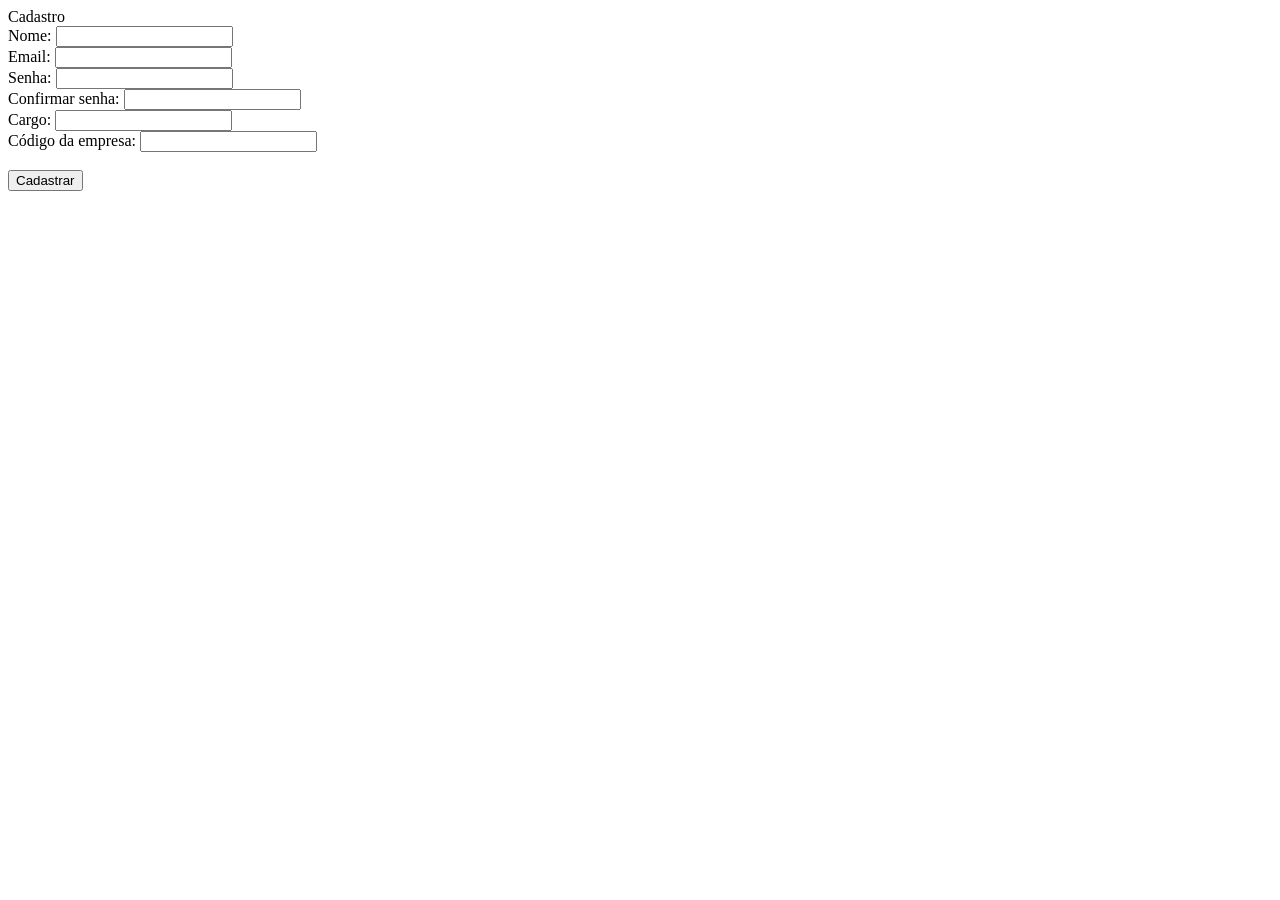
==== public/cadastro.html @ 198ef4a0 "Base da conexão ao BD" ====
<!DOCTYPE html>
<html lang="pt-br">

<head>
   <meta charset="UTF-8">
    <meta name="viewport" content="width=device-width, initial-scale=1.0">
    <title>Cadastro</title>
</head>

<body>
  Cadastro <br>
  Nome: <input type="text" name="" id="nome_input"> <br>
  Email: <input type="text" name="" id="email_input"> <br>
  Senha: <input type="text" name="" id="senha_input"> <br>
  Confirmar senha: <input type="text" name="" id="confirmacao_senha_input"> <br>
  Cargo: <input type="text" name="" id="cargo_input"> <br>
  Código da empresa: <input type="text" name="" id="codigo_input"> <br> <br>
  <button onclick="cadastrar()">Cadastrar</button>
</body>
</html>

<script>

  function cadastrar() {
    // aguardar();

    //Recupere o valor da nova input pelo nome do id
    // Agora vá para o método fetch logo abaixo
    var nomeVar = nome_input.value;
    var emailVar = email_input.value;
    var senhaVar = senha_input.value;
    var confirmacaoSenhaVar = confirmacao_senha_input.value;
    var cargoVar = cargo_input.value
    var codigoVar = codigo_input.value;

    // Verificando se há algum campo em branco
    if (
      nomeVar == "" ||
      emailVar == "" ||
      senhaVar == "" ||
      confirmacaoSenhaVar == "" ||
      cargoVar == "" ||
      codigoVar == "" 
    ) {
      cardErro.style.display = "block";
      mensagem_erro.innerHTML =
        "(Mensagem de erro para todos os campos em branco)";

      finalizarAguardar();
      return false;
    } else {
      setInterval(sumirMensagem, 5000);
    }

    /* Verificando se o código de ativação é de alguma empresa cadastrada
    for (let i = 0; i < listaEmpresasCadastradas.length; i++) {
      if (listaEmpresasCadastradas[i].codigo_ativacao == codigoVar) {
        idEmpresaVincular = listaEmpresasCadastradas[i].idEmpresa
        console.log("Código de ativação válido.");
        break;
      } else {
        cardErro.style.display = "block";
        mensagem_erro.innerHTML = "(Mensagem de erro para código inválido)";
        finalizarAguardar();
      }
    }
      */

    // Enviando o valor da nova input
    fetch("/usuarios/cadastrar", {
      method: "POST",
      headers: {
        "Content-Type": "application/json",
      },
      body: JSON.stringify({
        // crie um atributo que recebe o valor recuperado aqui
        // Agora vá para o arquivo routes/usuario.js
        nomeServer: nomeVar,
        emailServer: emailVar,
        senhaServer: senhaVar,
        cargoServer: cargoVar,
        codigoServer: codigoVar
      }),
    })
      .then(function (resposta) {
        console.log("resposta: ", resposta);

        if (resposta.ok) {
          cardErro.style.display = "block";

          mensagem_erro.innerHTML =
            "Cadastro realizado com sucesso! Redirecionando para tela de Login...";

          setTimeout(() => {
            window.location = "login.html";
          }, "2000");

          limparFormulario();
          finalizarAguardar();
        } else {
          throw "Houve um erro ao tentar realizar o cadastro!";
        }
      })
      .catch(function (resposta) {
        console.log(`#ERRO: ${resposta}`);
        finalizarAguardar();
      });

    return false;
  }

  /* Listando empresas cadastradas 
  function listar() {
    fetch("/empresas/listar", {
      method: "GET",
    })
      .then(function (resposta) {
        resposta.json().then((empresas) => {
          empresas.forEach((empresa) => {
            listaEmpresasCadastradas.push(empresa);

            console.log("listaEmpresasCadastradas")
            console.log(listaEmpresasCadastradas[0].codigo_ativacao)
          });
        });
      })
      .catch(function (resposta) {
        console.log(`#ERRO: ${resposta}`);
      });
  }
      */

  function sumirMensagem() {
    cardErro.style.display = "none";
  }
</script>
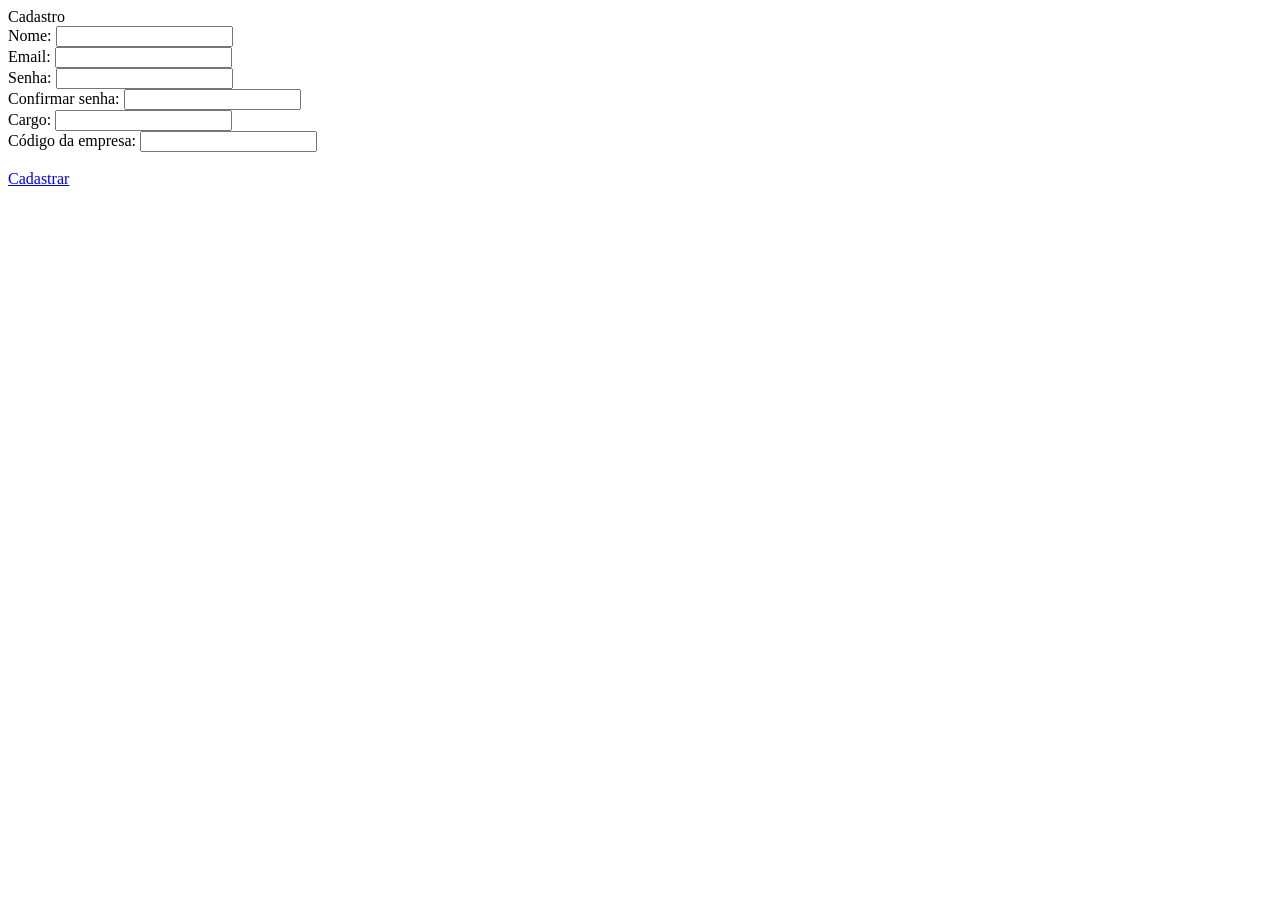
==== commit eb4e8ed5: "botao de login e cadastro funcionando" ====
--- a/public/cadastro.html
+++ b/public/cadastro.html
@@ -15,7 +15,7 @@
   Confirmar senha: <input type="text" name="" id="confirmacao_senha_input"> <br>
   Cargo: <input type="text" name="" id="cargo_input"> <br>
   Código da empresa: <input type="text" name="" id="codigo_input"> <br> <br>
-  <button onclick="cadastrar()">Cadastrar</button>
+  <a href="login.html"onclick="cadastrar()">Cadastrar</a>
 </body>
 </html>
 
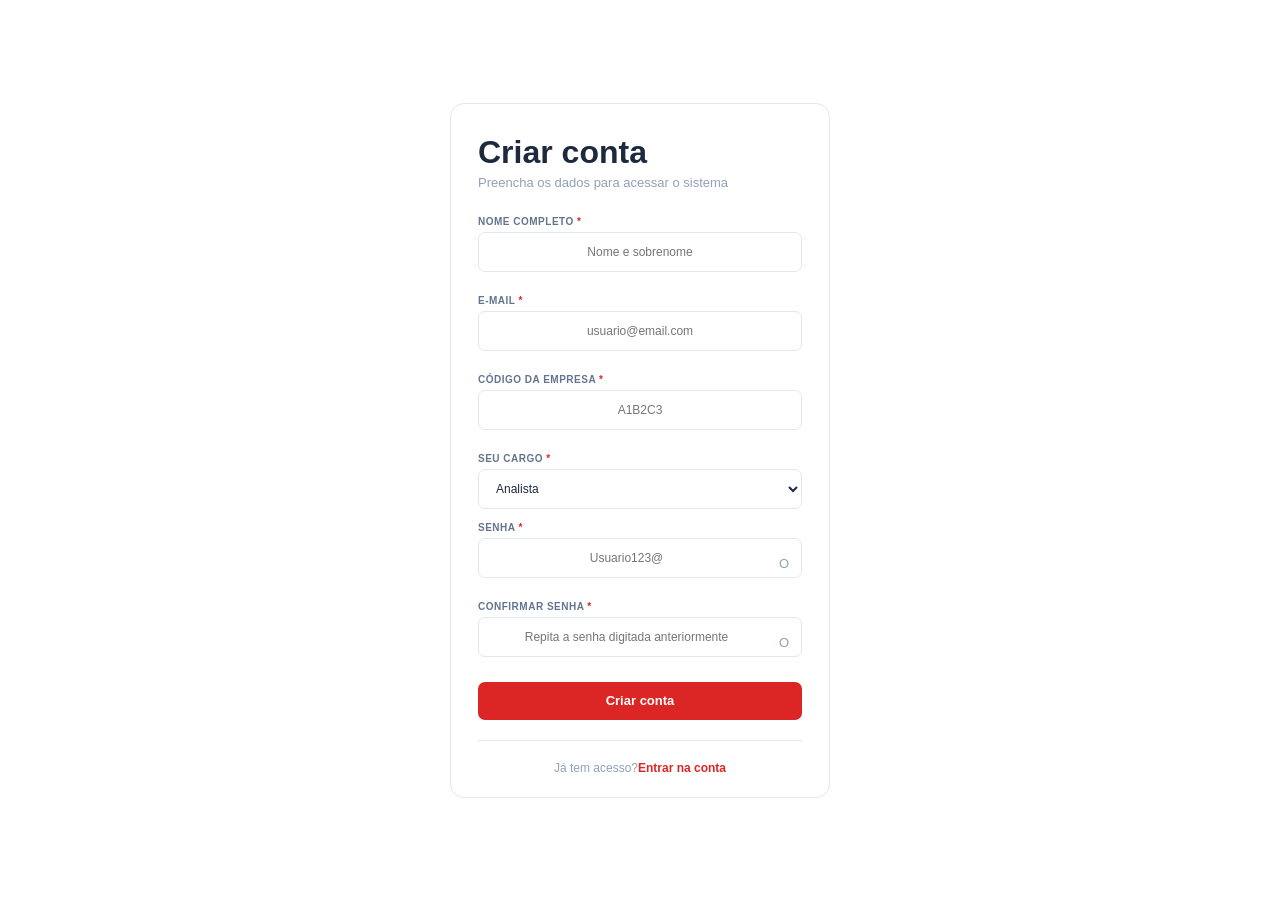
==== commit 1085ef14: "estilização cadastro e login" ====
--- a/public/cadastro.html
+++ b/public/cadastro.html
@@ -2,21 +2,71 @@
 <html lang="pt-br">
 
 <head>
-   <meta charset="UTF-8">
-    <meta name="viewport" content="width=device-width, initial-scale=1.0">
-    <title>Cadastro</title>
+  <meta charset="UTF-8">
+  <meta name="viewport" content="width=device-width, initial-scale=1.0">
+  <title>Cadastro</title>
+  <link rel="stylesheet" href="./css/estilo.css">
 </head>
 
-<body>
-  Cadastro <br>
-  Nome: <input type="text" name="" id="nome_input"> <br>
-  Email: <input type="text" name="" id="email_input"> <br>
-  Senha: <input type="text" name="" id="senha_input"> <br>
-  Confirmar senha: <input type="text" name="" id="confirmacao_senha_input"> <br>
-  Cargo: <input type="text" name="" id="cargo_input"> <br>
-  Código da empresa: <input type="text" name="" id="codigo_input"> <br> <br>
-  <a href="login.html"onclick="cadastrar()">Cadastrar</a>
+<body class="paginaCadastro">
+
+  <div class="cardCadastro">
+
+    <div class="cabecalhoCadastro">
+      <h2>Criar conta</h2>
+      <p>Preencha os dados para acessar o sistema</p>
+    </div>
+
+    <div class="formularioCadastro">
+
+      <div class="campoCadastro">
+        <label for="nome_input">NOME COMPLETO <span>*</span></label>
+        <input type="text" name="" id="nome_input" placeholder="Nome e sobrenome">
+      </div>
+
+      <div class="campoCadastro">
+        <label for="email_input">E-MAIL <span>*</span></label>
+        <input type="text" name="" id="email_input" placeholder="usuario@email.com">
+      </div>
+
+      <div class="campoCadastro">
+        <label for="codigo_input">CÓDIGO DA EMPRESA <span>*</span></label>
+        <input type="text" name="" id="codigo_input" placeholder="A1B2C3">
+      </div>
+
+      <div class="campoCadastro">
+        <label for="cargo_input">SEU CARGO <span>*</span></label>
+        <select name="" id="cargo_input">
+          <option value="analista">Analista</option>
+          <option value="gerente">Gerente</option>
+        </select>
+      </div>
+
+      <div class="campoCadastro">
+        <label for="senha_input">SENHA <span>*</span></label>
+        <div class="campoSenha">
+          <input type="password" name="" id="senha_input" placeholder="Usuario123@">
+          <span class="iconeOlho">O</span>
+        </div>
+      </div>
+
+      <div class="campoCadastro">
+        <label for="confirmacao_senha_input">CONFIRMAR SENHA <span>*</span></label>
+        <div class="campoSenha">
+          <input type="password" name="" id="confirmacao_senha_input"
+            placeholder="Repita a senha digitada anteriormente">
+          <span class="iconeOlho">O</span>
+        </div>
+      </div>
+
+      <button type="button" class="botaoCriarConta" onclick="cadastrar()">Criar conta</button>
+    </div>
+
+    <div class="rodapeCadastro"><span>Já tem acesso?</span><a href="login.html">Entrar na conta</a></div>
+
+  </div>
 </body>
+
 </html>
 
 <script>
@@ -40,7 +90,7 @@
       senhaVar == "" ||
       confirmacaoSenhaVar == "" ||
       cargoVar == "" ||
-      codigoVar == "" 
+      codigoVar == ""
     ) {
       cardErro.style.display = "block";
       mensagem_erro.innerHTML =
--- a/public/css/estilo.css
+++ b/public/css/estilo.css
@@ -0,0 +1,1190 @@
+@import url('https://fonts.googleapis.com/css2?family=Barlow+Semi+Condensed:ital,wght@0,100;0,200;0,300;0,400;0,500;0,600;0,700;0,800;0,900;1,100;1,200;1,300;1,400;1,500;1,600;1,700;1,800;1,900&display=swap');
+@import url('https://fonts.googleapis.com/css2?family=Source+Sans+3:ital,wght@0,200..900;1,200..900&display=swap');
+
+* {
+    margin: 0;
+    padding: 0;
+}
+
+body {
+
+    background-color: #f4f4f4;
+    font-family: 'Segoe UI', Roboto, Helvetica, Arial, sans-serif;
+}
+
+.conteinerHeader {
+    width: auto;
+    height: 10dvh;
+    display: flex;
+    flex-direction: row;
+    align-items: center;
+    justify-content: space-around;
+    box-shadow: 0px 0px 10px #81807f;
+}
+
+.conteinerLogoHeader {
+
+    width: 20%;
+    display: flex;
+    flex-direction: row;
+    align-items: center;
+    justify-content: center;
+    gap: 5%;
+    color: #1D293D;
+}
+
+.conteinerLogoHeader h1 {
+    font-size: clamp(6px, 1.5vw + 8px, 25px);
+
+}
+
+.conteinerLogoHeader span {
+
+    color: #DC2626;
+}
+
+.conteinerLogoHeader img {
+
+    width: 35px;
+    height: 35px;
+}
+
+#menuLinksHeader {
+
+    width: 30%;
+    display: flex;
+    justify-content: center;
+
+}
+
+
+#menuLinksHeader ul {
+    width: 100%;
+    display: flex;
+    flex-direction: row;
+    justify-content: space-around;
+}
+
+#menuLinksHeader ul li {
+
+    width: 20%;
+    height: 4dvh;
+    display: flex;
+    flex-direction: row;
+    justify-content: center;
+    align-items: center;
+
+}
+
+#menuLinksHeader ul li:hover {
+
+    transition: 300ms;
+    transform: translateY(-2px);
+    border-bottom: solid 2px #DC2626;
+}
+
+#menuLinksHeader ul li a {
+    color: #62748E;
+    text-decoration: none;
+    font-size: clamp(1px, 3.5vw + 4px, 15px);
+
+}
+
+.conteinerBotoesHeader {
+
+    width: 15%;
+    display: flex;
+    flex-direction: row;
+    justify-content: space-evenly;
+    gap: 5%;
+
+}
+
+.botaoLogin {
+
+    width: 45%;
+    height: 4dvh;
+    color: #45556C;
+    background-color: #ffff;
+    border-color: #E2E8F0;
+    border-radius: 10px;
+    font-weight: bold;
+    font-size: clamp(1px, 6.5vw + 5px, 10px);
+    text-decoration: none;
+    display: flex;
+    align-items: center;
+    justify-content: center;
+}
+
+
+
+.botaoLogin:hover {
+    background-color: #DC2626;
+    color: #ffff;
+    transition: 300ms;
+    transform: translateY(-2px);
+
+}
+
+.botaoCadastro {
+
+    width: 50%;
+    height: 4dvh;
+    background-color: #DC2626;
+    color: #ffff;
+    border-radius: 10px;
+    font-weight: bold;
+    font-size: clamp(1px, 6.5vw + 5px, 11px);
+    text-decoration: none;
+    display: flex;
+    align-items: center;
+    justify-content: center;
+
+}
+
+.botaoCadastro:hover {
+
+    color: #fff;
+    background-color: #a80202;
+    border-color: #E2E8F0;
+    transition: 300ms;
+    transform: translateY(-2px);
+
+}
+
+
+.conteinerMenuResponsivo {
+    display: none;
+
+}
+
+#conteinerAcoesResponsivas {
+    display: none;
+}
+
+
+.conteinerTelaPrincipal {
+    width: 100%;
+    height: 100%;
+}
+
+conteinerTelaPrincipal2 {
+    width: 100%;
+    height: 100%;
+}
+
+.conteinerPrimeiraTela {
+    width: 100%;
+    height: 75dvh;
+    display: flex;
+    justify-content: center;
+    flex-direction: row;
+    align-items: center;
+    gap: 5%;
+}
+
+.conteinerTextoPrimeiraTela {
+
+    width: 40%;
+    height: 50dvh;
+    display: flex;
+    justify-content: center;
+    align-items: center;
+    flex-direction: column;
+    gap: 10%;
+}
+
+.conteinerTextoPrimeiraTela h2 {
+
+    width: 80%;
+    font-size: clamp(5px, 6.5vw + 4px, 35px);
+
+}
+
+
+.conteinerTextoPrimeiraTela p {
+
+    width: 80%;
+    font-size: clamp(5px, 6.5vw + 6px, 20px);
+
+}
+
+.conteinerTextoPrimeiraTela span {
+    color: #a80202;
+}
+
+/* Inicio Recursos do Sistema */
+.RecursosDoSistema {
+    margin-top: 50px;
+    width: 100%;
+    display: flex;
+    justify-content: center;
+    align-items: center;
+    flex-direction: column;
+    gap: 20px;
+    margin-bottom: 60px;
+}
+
+.RecursosDoSistema h1 {
+    display: flex;
+    justify-content: flex-start;
+    width: 73%;
+}
+
+.containerTextoRecurso {
+    margin-top: 50px;
+    width: 73%;
+    display: grid;
+    justify-content: center;
+    grid-template-columns: repeat(3, 1fr);
+    gap: 20px;
+    margin-bottom: 60px;
+}
+
+
+
+.Recursos {
+    background: #ffffff;
+    border: 1px solid #eaeaea;
+    border-radius: 16px;
+    padding: 24px;
+}
+
+.icone {
+    width: 44px;
+    height: 44px;
+    background: #e2483d;
+    border-radius: 12px;
+    display: flex;
+    align-items: center;
+    justify-content: center;
+    color: #ffffff;
+    margin-bottom: 16px;
+}
+
+.icone svg {
+    width: 25px;
+    height: 25px;
+}
+
+.Recursos h2 {
+    font-size: 17px;
+    font-weight: 700;
+    color: #0f1b2d;
+    margin: 0 0 10px 0;
+}
+
+.Recursos p {
+    font-size: 14px;
+    line-height: 1.5;
+    color: #8a94a3;
+    margin: 0;
+}
+
+/* Fim Recursos Do Sistema */
+
+/* Começo Beneficios */
+.segundoContainerPrimeiraTela {
+    width: 100%;
+    background-color: #F8FAFC;
+    height: auto;
+    display: flex;
+    justify-content: center;
+    flex-direction: row;
+    align-items: center;
+    padding: 15dvh 0;
+    gap: 5%;
+}
+
+.conteinerCardsBeneficios {
+
+    width: 100%;
+    display: grid;
+    grid-template-columns: 1fr 1fr;
+    gap: 4%;
+    margin-top: 3dvh;
+
+}
+
+.cardBeneficio {
+
+    width: 100%;
+    box-sizing: border-box;
+    background-color: #ffffff;
+    border-radius: 12px;
+    box-shadow: 0px 2px 8px rgba(0, 0, 0, 0.06);
+    padding: 2.5dvh 2%;
+    display: flex;
+    flex-direction: column;
+    justify-content: flex-start;
+    align-items: flex-start;
+    gap: 1.5dvh;
+
+}
+
+.cardBeneficio h4 {
+
+    color: #1D293D;
+    font-size: clamp(14px, 1vw + 12px, 18px);
+    font-weight: 800;
+
+}
+
+.cardBeneficio p {
+
+    color: #62748E;
+    font-size: clamp(12px, 0.6vw + 10px, 14px);
+    line-height: 1.4;
+
+}
+
+/* Fim Benefícios */
+
+@media (max-width: 850px) {
+
+    .conteinerCardsBeneficios {
+        grid-template-columns: 1fr;
+        gap: 3dvh;
+    }
+
+}
+
+.ultimoContainerPrimeiraTela {
+
+    width: 100%;
+    height: auto;
+    display: flex;
+    justify-content: center;
+    flex-direction: row;
+    align-items: center;
+    padding: 15dvh 0;
+    gap: 5%;
+
+}
+
+.containerTextoSemImagem {
+
+    width: 80%;
+    max-width: 1100px;
+    height: auto;
+    display: flex;
+    justify-content: start;
+    align-items: start;
+    flex-direction: column;
+    gap: 5%;
+
+}
+
+.containerTextoSemImagem h3 {
+
+    width: 80%;
+    color: #1D293D;
+    font-size: clamp(5px, 6.5vw + 4px, 35px);
+
+}
+
+.conteinerCardsImpacto {
+
+    width: 100%;
+    display: flex;
+    flex-direction: row;
+    justify-content: space-between;
+    align-items: stretch;
+    gap: 2%;
+    margin-top: 3dvh;
+
+}
+
+.cardImpacto {
+
+    width: 32%;
+    background-color: #ffffff;
+    border-radius: 12px;
+    box-shadow: 0px 2px 8px rgba(0, 0, 0, 0.06);
+    padding: 2.5dvh 2%;
+    display: flex;
+    flex-direction: column;
+    justify-content: flex-start;
+    align-items: flex-start;
+    gap: 1.5dvh;
+
+}
+
+.cardImpacto h2 {
+
+    color: #1D293D;
+    font-size: clamp(20px, 2vw + 15px, 32px);
+    font-weight: 800;
+
+}
+
+.cardImpacto p {
+
+    color: #62748E;
+    font-size: clamp(12px, 0.6vw + 10px, 14px);
+    line-height: 1.4;
+
+}
+
+@media (max-width: 850px) {
+
+    .conteinerCardsImpacto {
+        flex-direction: column;
+        gap: 3dvh;
+    }
+
+    .cardImpacto {
+        width: 100%;
+    }
+
+}
+
+.containerFooter {
+
+    background-color: #1E293B;
+    color: #ffffff;
+    width: 100%;
+    height: auto;
+    display: flex;
+    justify-content: center;
+    flex-direction: row;
+    align-items: center;
+    gap: 5%;
+
+}
+
+.containerFooter span {
+    color: #DC2626;
+}
+
+<<<<<<< HEAD
+<<<<<<< Updated upstream
+=======
+>>>>>>> 4ce6a74 (merge)
+.containerFooter p{
+    color: #90A1B9;
+
+}
+
+.containerEmpresaFooter {
+    height: auto;
+    width: 100%;
+    flex-direction: row;
+    padding-top: 60px;
+    padding-bottom: 45px;
+    padding-left: 45px;
+    padding-right: 45px;
+
+}
+
+.containerConteudoFooter {
+
+    padding-bottom: 45px;
+}
+
+.divisaoFooter {
+    height: 1px;
+    width: auto;
+    background-color: #DC2626;
+}
+
+.botoesFooter {
+
+    display: inline-flex;
+    padding-top: 30px;
+    justify-content: flex-start;
+    align-items: flex-start;
+    gap: 30px;
+
+}
+
+.direitosFooter p{
+    
+    left: 0px;
+    top: 0px;
+    position: absolute;
+    text-align: right;
+    color: #FFE2E2;
+
+
+}
+
+#botaoCadastroTelaInicial {
+
+    background-color: #1D293D;
+    color: #FFFFFF;
+    border-radius: 10px;
+    width: 30%;
+    height: 90%;
+    font-size: clamp(4px, 6.5vw + 6px, 12px);
+    font-weight: bolder;
+}
+
+
+
+#botaoCadastroTelaInicial:hover {
+    background-color: #151f2f;
+    color: #ffff;
+    transition: 300ms;
+    transform: translateY(-2px);
+
+}
+
+#botaoLoginTelaInicial {
+
+    background-color: #ffffff;
+    border: #1D293D 2px solid;
+    color: #1D293D;
+    border-radius: 10px;
+    width: 30%;
+    height: 85%;
+    font-size: clamp(4px, 6.5vw + 6px, 12px);
+    font-weight: bold;
+}
+
+
+#botaoLoginTelaInicial:hover {
+    background-color: #151f2f;
+    color: #ffff;
+    transition: 300ms;
+    transform: translateY(-2px);
+    border: solid 2px #45556C;
+}
+
+.botoesTelaPrinicpal {
+
+    width: 80%;
+    height: 5dvh;
+    display: flex;
+    flex-direction: row;
+    align-items: center;
+    gap: 5%;
+
+}
+
+.conteinerImagemTelaPrincipal {
+    background-color: #f4f4f4;
+    width: 40%;
+    height: 50dvh;
+    display: flex;
+    align-items: center;
+    justify-content: center;
+}
+
+
+.conteinerImagemTelaPrincipal img {
+    background-color: #f4f4f4;
+    width: 80%;
+    height: 80%;
+}
+
+.conteinerInformaçõesTelaInicial {
+    width: 100%;
+    height: 15dvh;
+    background-color: #a80202;
+    display: flex;
+    flex-direction: row;
+    justify-content: space-around;
+    align-items: center;
+}
+
+.informacoesPrincipais {
+    height: 80%;
+    display: flex;
+    flex-direction: column;
+    justify-content: center;
+    align-items: center;
+    color: #f4f4f4;
+    gap: 8%;
+}
+
+.informacoesPrincipais h2 {
+    font-size: clamp(2px, 8.5vw + 10px, 25px);
+}
+
+.informacoesPrincipais p {
+    font-size: clamp(2px, 8.5vw + 10px, 15px);
+}
+
+@media (max-width: 1050px) {
+
+
+    .conteinerHeader {
+
+        height: auto;
+        padding: 2dvh;
+        align-items: flex-start;
+        justify-content: space-between;
+
+    }
+
+    .conteinerLogoHeader {
+        padding-left: 8vh;
+    }
+
+    .conteinerMenuResponsivo {
+        display: flex;
+
+    }
+
+    .botaoMenu {
+        border: none;
+        background-color: #f4f4f4;
+    }
+
+    #menuLinksHeader {
+        display: none;
+        position: absolute;
+        top: 10dvh;
+        right: 10px;
+        background-color: #E2E8F0;
+        width: 20%;
+        box-shadow: 0px 0px 10px #81807f;
+        border-radius: 20px;
+
+
+    }
+
+    #menuLinksHeader ul {
+        flex-direction: column;
+        background-color: #FFFFFF;
+        height: 45dvh;
+        padding-left: 5%;
+        border-radius: 15px;
+        justify-content: space-evenly;
+
+
+    }
+
+    #menuLinksHeader ul li {
+
+        width: 100%;
+        display: flex;
+        align-items: flex-end;
+
+
+    }
+
+    #conteinerAcoesResponsivas {
+        width: 95%;
+        height: 10%;
+        display: flex;
+        flex-direction: column;
+        align-items: center;
+        justify-content: center;
+        margin-bottom: 15%;
+    }
+
+    #conteinerMenuLogar {
+        gap: 2dvh;
+        height: 100%;
+        background-color: #1D293D;
+        display: flex;
+        align-items: start;
+        justify-content: center;
+        margin-top: 12px;
+
+    }
+
+    #menuLinksHeader ul li:hover {
+
+        border-bottom: none;
+
+    }
+
+
+    .conteinerBotoesHeader {
+        display: none;
+    }
+
+    .containerTextoRecurso {
+        grid-template-columns: 2fr;
+        gap: 3dvh;
+    }
+
+}
+
+@media(max-width: 850px) {
+
+
+    .conteinerImagemTelaPrincipal {
+        display: none;
+    }
+
+    .conteinerTextoPrimeiraTela {
+        width: 90%;
+    }
+}
+
+/* LOGIN */
+
+.login {
+    height: var(--tamanho-login);
+    background-image: url('../assets/imgs/bg-jelly-fish-para-home.png');
+    background-size: cover;
+}
+
+.login .container {
+    justify-content: center;
+    align-items: center;
+    height: 100%;
+}
+
+.card {
+    width: 50%;
+    background-color: #e5e5e5;
+    border-radius: 10px;
+    display: flex;
+    align-items: center;
+    justify-content: space-evenly;
+    color: palevioletred;
+    flex-direction: column;
+    height: fit-content;
+    padding: 20px 0;
+}
+
+.card h2 {
+    margin: 0;
+    font-size: 30px;
+}
+
+.formulario {
+    display: flex;
+    height: 90%;
+    width: 80%;
+    justify-content: space-around;
+    flex-direction: column;
+}
+
+.formulario span {
+    font-size: 15px;
+    font-weight: 800;
+}
+
+.formulario input {
+    border: 2px solid #32b9cd;
+    text-align: center;
+    border-radius: 10px;
+    margin: 0;
+}
+
+.formulario select {
+    border: 2px solid #32b9cd;
+    background-color: white;
+    color: gray;
+    height: 36px;
+    text-align: center;
+    border-radius: 10px;
+    margin: 0;
+}
+
+.campo {
+    display: flex;
+    flex-direction: column;
+    justify-content: start;
+    padding: 5px 0;
+}
+
+.botao {
+    cursor: pointer;
+    font-family: "Barlow", sans-serif;
+    border: 0;
+    border-radius: 5px;
+    font-weight: 600;
+    font-size: 18px;
+    color: #fff;
+    background-color: #ED145B;
+    width: 120px;
+    height: 30px;
+    align-self: center;
+    margin-top: 20px;
+}
+
+.loading-div {
+    width: 50px;
+    display: none;
+}
+
+.loading-div img {
+    height: 50px;
+    width: 50px;
+}
+
+#div_erros_login {
+    display: none
+}
+
+/* FORMULARIO */
+
+.alerta_erro {
+    display: flex;
+    justify-content: flex-end;
+}
+
+.card_erro {
+    display: none;
+    background-color: #fff;
+    color: black;
+    width: 230px;
+    position: fixed;
+    border-radius: 4px;
+    border: #ED145B 3px solid;
+    padding: 10px;
+    margin-right: 10%;
+}
+
+.card_erro #mensagem_erro {
+    font-weight: 500;
+    font-size: 20px;
+}
+
+.formulario .tipo_campo {
+    font-size: 20px;
+    font-weight: 600 !important;
+}
+
+.formulario {
+    display: flex;
+    flex-direction: column;
+}
+
+input {
+    margin-bottom: 10px;
+    border: 2px solid #32b9cd;
+    padding: 10px;
+    text-align: center;
+    border-radius: 10px;
+}
+
+.btn {
+    font-family: "Barlow", sans-serif;
+    border: 0;
+    border-radius: 5px;
+    font-weight: 600;
+    font-size: 18px;
+    padding: 10px 15px;
+    color: white;
+    background-color: #ED145B;
+    width: 120px;
+    align-self: center;
+    margin-top: 5px;
+}
+
+.loading-div {
+    width: 50px;
+    margin: auto;
+    display: none;
+}
+
+.loading-div img {
+    height: 50px;
+    width: 50px;
+}
+
+/* SIMULADOR */
+
+.simulador {
+    color: white;
+}
+
+.simulador .container {
+    flex-direction: column;
+    overflow: scroll;
+    height: var(--tamanho-simulador);
+}
+
+/* ALERTA */
+
+#alerta {
+    position: absolute;
+    right: 0;
+    bottom: 0;
+}
+
+.mensagem-alarme {
+    background-color: white;
+    border-radius: 5px;
+    width: 300px;
+    height: 80px;
+    margin: 10px;
+    padding: 10px 0;
+    display: flex;
+    justify-content: space-evenly;
+    align-items: center;
+}
+
+.mensagem-alarme h3 {
+    font-size: 14px;
+    margin: 0;
+}
+
+.mensagem-alarme .informacao {
+    width: 66%;
+}
+
+.alarme-sino {
+    width: 48px;
+    height: 48px;
+    animation-name: bell;
+    animation-duration: 4s;
+    background-image: url('https://cdn-icons-png.flaticon.com/512/1157/1157000.png');
+    background-size: cover;
+    animation-iteration-count: infinite;
+}
+
+/* Inicio Missões */
+.banner {
+    height: 350px;
+    background-color: rgb(30, 41, 59);
+}
+
+.containerPrimeirotextobanner {
+    font-family: "Barlow Semi Condensed", sans-serif;
+    display: flex;
+    flex-direction: row;
+    justify-content: center;
+    text-align: center;
+    padding-top: 100px;
+    font-size: 50px;
+    color: white;
+    font-weight: 700;
+}
+
+.containerSegundotextobanner {
+
+    font-family: "Source Sans 3", sans-serif;
+    display: flex;
+    flex-direction: row;
+    justify-content: center;
+    text-align: center;
+    padding-top: 20px;
+    font-size: 20px;
+    color: rgb(144, 161, 185);
+    font-weight: 400;
+
+}
+
+.containerTextoAbaixoBanner {
+    font-family: "Barlow Semi Condensed", sans-serif;
+    display: flex;
+    align-items: flex-start;
+    flex-direction: column;
+    justify-content: flex-start;
+    text-align: center;
+    padding-top: 80px;
+    font-size: 35px;
+    color: black;
+    font-weight: 700;
+    padding-left: 300px;
+}
+
+.paginaCadastro {
+    min-height: 100vh;
+    background-color: #FFFFFF;
+    font-family: "Source Sans 3", sans-serif;
+    display: flex;
+    justify-content: center;
+    align-items: center;
+    
+}
+
+.cardCadastro {
+    width: 380px;
+    min-height: 665px;
+    background-color: #FFFFFF;
+    border: 1px solid #E2E8F0;
+    border-radius: 14px;
+    padding: 30px 27px 22px;
+    box-sizing: border-box;
+}
+
+.cabecalhoCadastro {
+    margin-bottom: 26px;
+}
+
+.cabecalhoCadastro h2 {
+    margin: 0;
+    font-family: "Barlow Semi Condensed", sans-serif;
+    color: #1D293D;
+    font-size: 32px;
+    font-weight: 700;
+}
+
+.cabecalhoCadastro p {
+    margin-top: 4px;
+    font-family: "Source Sans 3", sans-serif;
+    color: #90A1B9;
+    font-size: 13px;
+    font-weight: 400;
+}
+
+.formularioCadastro {
+    width: 100%;
+    display: flex;
+    flex-direction: column;
+    gap: 13px;
+}
+
+.campoCadastro {
+    width: 100%;
+    display: flex;
+    flex-direction: column;
+    gap: 5px;
+}
+
+.campoCadastro label {
+    font-family: "Source Sans 3", sans-serif;
+    color: #62748E;
+    font-size: 10px;
+    font-weight: 700;
+    letter-spacing: 0.5px;
+}
+
+.campoCadastro label span {
+    color: #DC2626;
+}
+
+.campoCadastro input,
+.campoCadastro select {
+    width: 100%;
+    height: 40px;
+    box-sizing: border-box;
+    padding: 0 13px;
+    border: 1px solid #E2E8F0;
+    border-radius: 7px;
+    background-color: #FFFFFF;
+    font-family: "Source Sans 3", sans-serif;
+    font-size: 12px;
+    color: #1D293D;
+    outline: none;
+}
+
+.campoCadastro input:focus,
+.campoCadastro select:focus {
+    border-color: #DC2626;
+}
+
+.campoCadastro select {
+    cursor: pointer;
+}
+
+.campoSenha {
+    width: 100%;
+    position: relative;
+}
+
+.campoSenha input {
+    padding-right: 40px;
+}
+
+.iconeOlho {
+    position: absolute;
+    right: 13px;
+    top: 50%;
+    transform: translateY(-50%);
+    color: #90A1B9;
+    font-size: 13px;
+    cursor: pointer;
+}
+
+.botaoCriarConta {
+    width: 100%;
+    height: 38px;
+    margin-top: 2px;
+    border: none;
+    border-radius: 7px;
+    background-color: #DC2626;
+    color: #FFFFFF;
+    font-family: "Source Sans 3", sans-serif;
+    font-size: 13px;
+    font-weight: 700;
+    display: flex;
+    align-items: center;
+    justify-content: center;
+    gap: 9px;
+}
+
+.botaoCriarConta:hover {
+    background-color: #a80202;
+    transition: 300ms;
+}
+
+.botaoCriarConta span {
+    font-size: 17px;
+}
+
+.rodapeCadastro {
+    width: 100%;
+    margin-top: 20px;
+    padding-top: 20px;
+    border-top: 1px solid #E2E8F0;
+    text-align: center;
+    font-family: "Source Sans 3", sans-serif;
+    font-size: 12px;
+}
+
+.rodapeCadastro span {
+    color: #90A1B9;
+}
+
+.rodapeCadastro a {
+    color: #DC2626;
+    font-weight: 700;
+    text-decoration: none;
+}
+
+.rodapeCadastro a:hover {
+    text-decoration: underline;
+}
+
+.esqueciSenha {
+    width: 100%;
+    display: flex;
+    justify-content: flex-end;
+    margin-top: -5px;
+}
+
+.esqueciSenha a {
+    font-family: "Source Sans 3", sans-serif;
+    font-size: 11px;
+    color: #90A1B9;
+    text-decoration: none;
+}
+
+.esqueciSenha a:hover {
+    color: #DC2626;
+    transition: 300ms;
+}
+
+@media (max-width: 500px) {
+    .paginaCadastro {
+        padding: 20px;
+        box-sizing: border-box;
+    }
+
+    .cardCadastro {
+        width: 100%;
+    }
+}
+/* Fim das Missões*/
+@keyframes bell {
+    0% {
+        transform: rotate(25deg)
+    }
+
+    25% {
+        transform: rotate(-25deg)
+    }
+
+    50% {
+        transform: rotate(25deg)
+    }
+
+    75% {
+        transform: rotate(-25deg)
+    }
+
+    100% {
+        transform: rotate(25deg)
+    }
+}
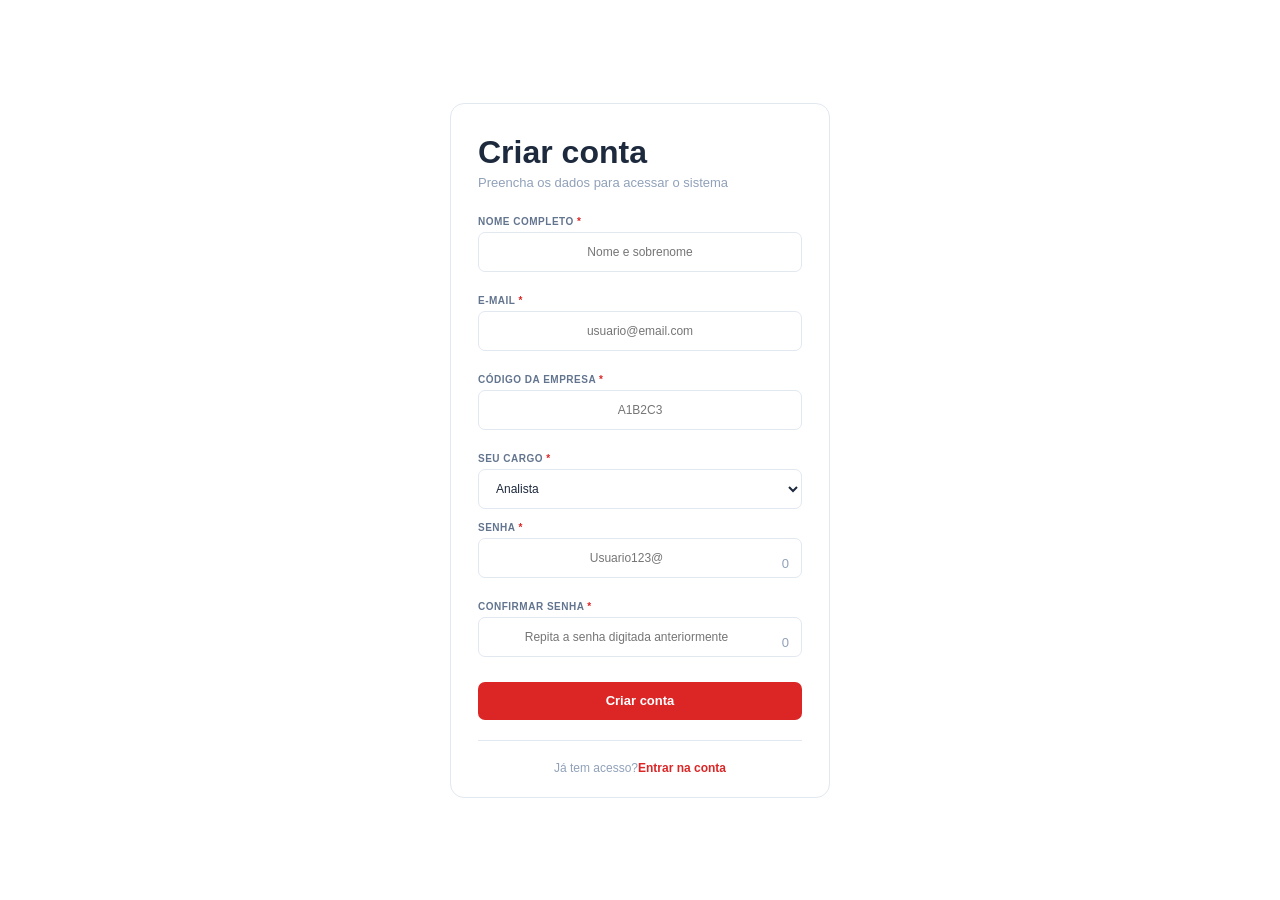
==== commit cbd09bba: "icone atualizado" ====
--- a/public/cadastro.html
+++ b/public/cadastro.html
@@ -4,7 +4,7 @@
 <head>
   <meta charset="UTF-8">
   <meta name="viewport" content="width=device-width, initial-scale=1.0">
-  <title>Cadastro</title>
+  <title>MonFire -Cadastro</title>
   <link rel="stylesheet" href="./css/estilo.css">
 </head>
 
@@ -46,7 +46,7 @@
         <label for="senha_input">SENHA <span>*</span></label>
         <div class="campoSenha">
           <input type="password" name="" id="senha_input" placeholder="Usuario123@">
-          <span class="iconeOlho">O</span>
+          <span class="iconeOlho">0</span>
         </div>
       </div>
 
@@ -55,7 +55,7 @@
         <div class="campoSenha">
           <input type="password" name="" id="confirmacao_senha_input"
             placeholder="Repita a senha digitada anteriormente">
-          <span class="iconeOlho">O</span>
+          <span class="iconeOlho">0</span>
         </div>
       </div>
 
--- a/public/css/estilo.css
+++ b/public/css/estilo.css
@@ -12,6 +12,11 @@
     font-family: 'Segoe UI', Roboto, Helvetica, Arial, sans-serif;
 }
 
+:root {
+    scroll-behavior: smooth;
+
+}
+
 .conteinerHeader {
     width: auto;
     height: 10dvh;
@@ -50,7 +55,6 @@
 }
 
 #menuLinksHeader {
-
     width: 30%;
     display: flex;
     justify-content: center;
@@ -437,6 +441,8 @@
         width: 100%;
     }
 
+    
+
 }
 
 .containerFooter {
@@ -457,10 +463,7 @@
     color: #DC2626;
 }
 
-<<<<<<< HEAD
-<<<<<<< Updated upstream
-=======
->>>>>>> 4ce6a74 (merge)
+
 .containerFooter p{
     color: #90A1B9;
 
@@ -495,8 +498,26 @@
     justify-content: flex-start;
     align-items: flex-start;
     gap: 30px;
-
-}
+    width: 100%;
+    font-size: clamp(4px, 6.5vw + 6px, 12px);
+
+    
+
+}
+
+.botoesFooter p a{
+    text-decoration: none;
+    color: #FFFF;
+}
+
+.botoesFooter p a:hover{
+    color: #827f7f;
+    transition: 500ms;
+    font-size: clamp(8px, 9.5vw + 6px, 14px);
+}
+
+
+
 
 .direitosFooter p{
     
@@ -714,6 +735,39 @@
     .conteinerTextoPrimeiraTela {
         width: 90%;
     }
+
+
+    
+
+    .botoesFooter {
+    display: grid;
+    justify-content: center;
+    align-items: center;
+    grid-template-columns: repeat(2, 1fr);
+    width: 80%;
+
+  
+
+}
+
+@media(max-width: 530px) {
+
+.informacoesPrincipais {
+    width: 20%;
+    display: flex;
+    justify-content: center;
+    align-items: center;
+    background-color: #32b9cd;
+    font-size: clamp(6px, 1.5vw + 8px, 25px);
+
+  }
+
+  .informacoesPrincipais p{
+
+    margin-left: 10%;
+  }
+}
+
 }
 
 /* LOGIN */
@@ -985,7 +1039,6 @@
     display: flex;
     justify-content: center;
     align-items: center;
-    
 }
 
 .cardCadastro {
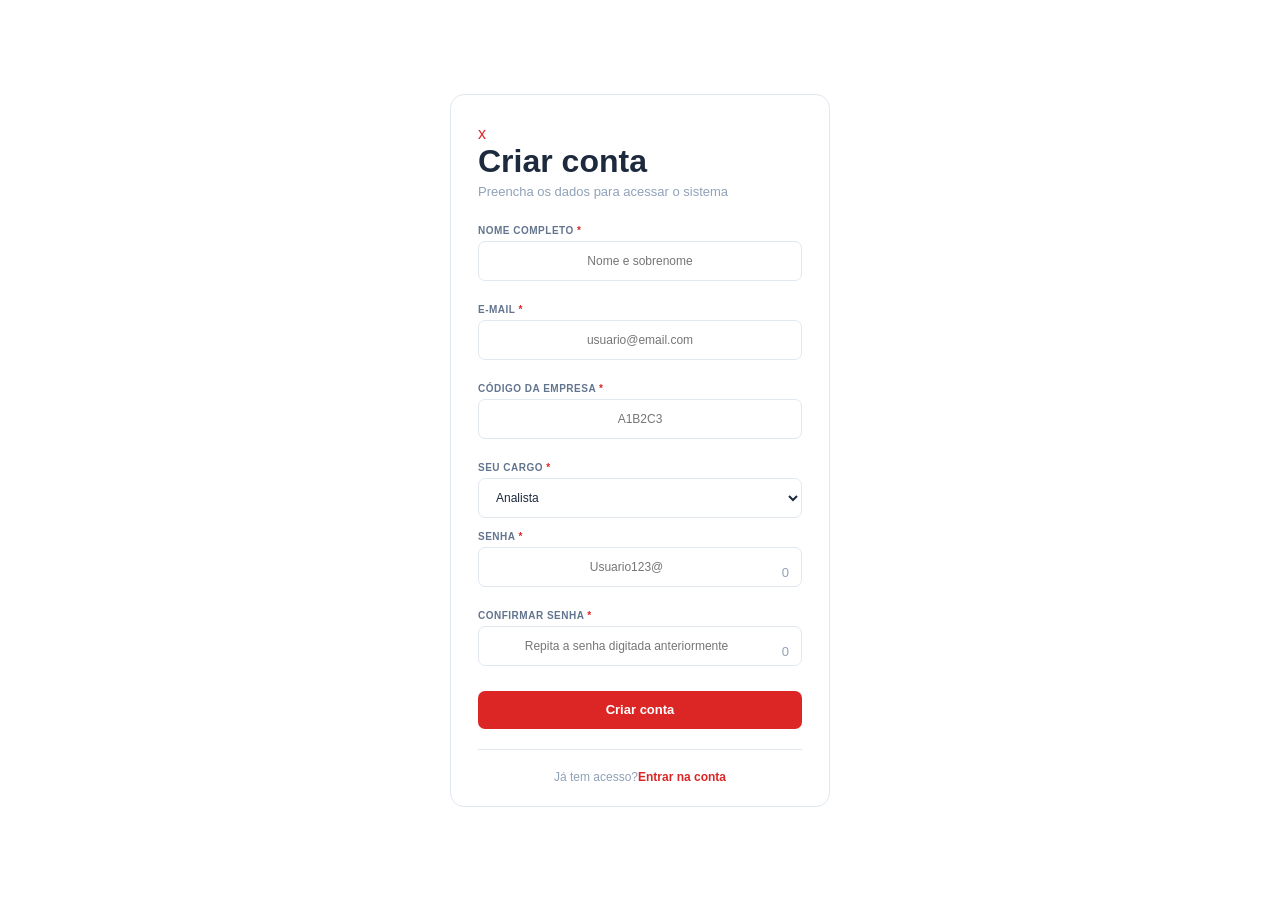
==== commit ca8f016a: "atualização CSS e funcionalidade do botão de ocultar senha" ====
--- a/public/cadastro.html
+++ b/public/cadastro.html
@@ -11,7 +11,7 @@
 <body class="paginaCadastro">
 
   <div class="cardCadastro">
-
+<a href="./index.html" style="color: #dc2626; text-decoration: none;" >x</a>
     <div class="cabecalhoCadastro">
       <h2>Criar conta</h2>
       <p>Preencha os dados para acessar o sistema</p>
@@ -46,7 +46,7 @@
         <label for="senha_input">SENHA <span>*</span></label>
         <div class="campoSenha">
           <input type="password" name="" id="senha_input" placeholder="Usuario123@">
-          <span class="iconeOlho">0</span>
+          <span class="iconeOlho" onclick="olhoCadastro()">0</span>
         </div>
       </div>
 
@@ -55,7 +55,7 @@
         <div class="campoSenha">
           <input type="password" name="" id="confirmacao_senha_input"
             placeholder="Repita a senha digitada anteriormente">
-          <span class="iconeOlho">0</span>
+          <span class="iconeOlho" onclick="olhoConfirmar()">0</span>
         </div>
       </div>
 
@@ -71,17 +71,37 @@
 
 <script>
 
+  function olhoCadastro(){
+    if(senha_input.type == "text"){
+        senha_input.type = "password"
+    } else {
+        senha_input.type = "text"
+    }
+}
+
+function olhoConfirmar(){
+    if(confirmacao_senha_input.type == "text"){
+        confirmacao_senha_input.type = "password"
+    } else {
+        confirmacao_senha_input.type = "text"
+    }
+}
+
   function cadastrar() {
     // aguardar();
 
     //Recupere o valor da nova input pelo nome do id
     // Agora vá para o método fetch logo abaixo
+
+    
     var nomeVar = nome_input.value;
     var emailVar = email_input.value;
     var senhaVar = senha_input.value;
     var confirmacaoSenhaVar = confirmacao_senha_input.value;
     var cargoVar = cargo_input.value
     var codigoVar = codigo_input.value;
+
+    if(confirmacaoSenhaVar == senhaVar){
 
     // Verificando se há algum campo em branco
     if (
@@ -157,7 +177,10 @@
       });
 
     return false;
+  } else{
+    console.log("A senhas devem coincidir")
   }
+}
 
   /* Listando empresas cadastradas 
   function listar() {
--- a/public/css/estilo.css
+++ b/public/css/estilo.css
@@ -185,6 +185,69 @@
     flex-direction: row;
     align-items: center;
     gap: 5%;
+}
+
+.segundoContainerPrimeiraTela {
+    width: 100%;
+    background-color: #F8FAFC;
+    height: auto;
+    display: flex;
+    justify-content: center;
+    flex-direction: row;
+    align-items: center;
+    padding: 15dvh 0;
+    gap: 5%;
+}
+
+.conteinerCardsBeneficios {
+
+    width: 100%;
+    display: grid;
+    grid-template-columns: 1fr 1fr;
+    gap: 4%;
+    margin-top: 3dvh;
+
+}
+
+.cardBeneficio {
+
+    width: 100%;
+    box-sizing: border-box;
+    background-color: #ffffff;
+    border-radius: 12px;
+    box-shadow: 0px 2px 8px rgba(0, 0, 0, 0.06);
+    padding: 2.5dvh 2%;
+    display: flex;
+    flex-direction: column;
+    justify-content: flex-start;
+    align-items: flex-start;
+    gap: 1.5dvh;
+
+}
+
+.cardBeneficio h4 {
+
+    color: #1D293D;
+    font-size: clamp(14px, 1vw + 12px, 18px);
+    font-weight: 800;
+
+}
+
+.cardBeneficio p {
+
+    color: #62748E;
+    font-size: clamp(12px, 0.6vw + 10px, 14px);
+    line-height: 1.4;
+
+}
+
+@media (max-width: 850px) {
+
+    .conteinerCardsBeneficios {
+        grid-template-columns: 1fr;
+        gap: 3dvh;
+    }
+
 }
 
 .conteinerTextoPrimeiraTela {
@@ -1029,9 +1092,78 @@
     font-size: 35px;
     color: black;
     font-weight: 700;
-    padding-left: 300px;
-}
-
+    padding-left: 0;
+}
+.containerTextoAbaixoTextoBanner {
+    font-family: "Source Sans 3", sans-serif;
+    display: flex;
+    align-items: flex-start;
+    flex-direction: row;
+    justify-content: flex-start;
+    text-align: left;
+    padding-top: 20px;
+    font-size: 20px;
+    color: rgb(98, 116, 142);
+    font-weight: 400;
+    padding-left: 0;    
+    line-height: 1.5;
+}
+.botaoComecarAgora{
+    
+    width: 45%;
+    height: 4dvh;
+    color: #ffff;
+    background-color: #DC2626;
+    border: none;
+    border-radius: 10px;
+    font-weight: bold;
+    font-size: 15px;
+    text-decoration: none;
+    display: flex;
+    align-items: center;
+    justify-content: center;
+    transition: 300ms;
+    margin-left: 0;
+    width: 150px;
+    margin-top: 30px;
+    height: 50px;
+}
+.containerSecao {
+    display: flex;
+    flex-direction: row;
+    justify-content: center;
+    align-items: flex-start;
+    gap: 80px;
+    padding-top: 70px;
+    padding-bottom: 70px;
+}
+
+
+
+.containerTexto {
+    width: 700px;
+}
+
+.containerCaixas {
+    width: 700px;
+    display: grid;
+    grid-template-columns: 1fr 1fr;
+    gap: 15px;
+    padding-top: 70px;
+}
+
+.caixa {
+    color: rgb(98, 116, 142);
+    background-color: rgb(248, 250, 252);
+    border: 3px solid rgb(226, 232, 240);
+    font-family: "Source Sans 3", sans-serif;
+    border-radius: 15px;
+    padding: 25px;
+    min-height: 150px;
+    font-size: 19px;
+}
+
+/* Cadastro */
 .paginaCadastro {
     min-height: 100vh;
     background-color: #FFFFFF;
@@ -1219,6 +1351,94 @@
         width: 100%;
     }
 }
+
+/* Equipe técnica */
+.equipeTecnica {
+    width: 100%;
+    padding: 50px 0;
+    background-color: #7A2028;
+    display: flex;
+    flex-direction: column;
+    align-items: center;
+}
+
+.equipeTecnica H1 {
+    font-family: "Barlow Semi Condensed", sans-serif;
+    color: #FFFFFF;
+    font-size: 35px;
+    font-weight: 700;
+    margin-bottom: 70px;
+    margin-top: 20px;
+}
+
+.containerEquipe {
+    width: 65%;
+    display: grid;
+    grid-template-columns: repeat(3, 1fr);
+    gap: 20px;
+}
+
+.cardEquipe {
+    height: 200px;
+    background-color: rgba(255, 255, 255, 0.08);
+    border: 1px solid rgba(255, 255, 255, 0.12);
+    border-radius: 12px;
+    display: flex;
+    flex-direction: column;
+    align-items: center;
+    justify-content: center;
+}
+
+.fotoEquipe {
+    width: 50px;
+    height: 50px;
+    border-radius: 50%;
+    border: 2px solid rgba(255, 255, 255, 0.25);
+    display: flex;
+    align-items: center;
+    justify-content: center;
+    color: #FFFFFF;
+    font-family: "Source Sans 3", sans-serif;
+    font-size: 20px;
+    font-weight: 700;
+    margin-bottom: 10px;
+}
+
+.cardEquipe h2 {
+font-family: "Barlow Semi Condensed", sans-serif;
+color: #FFFFFF;
+font-size: 15px;
+font-weight: 700;
+}
+
+.cardEquipe p {
+    font-family: "Source Sans 3", sans-serif;
+    color: #E2E8F0;
+    font-size: 10px;
+    margin-top: 4px;
+}
+
+@media (max-width: 850px){
+    .containerEquipe {
+        grid-template-columns: repeat(2, 1fr);
+    }
+}
+
+@media (max-width: 530px){
+    .containerEquipe {
+       width: 85%;
+       grid-template-columns: 1fr;
+    }
+}
+
+@media (max-width: 850px) {
+
+    .containerSecao {
+      
+        gap: 1dvh;
+    }
+
+}
 /* Fim das Missões*/
 @keyframes bell {
     0% {
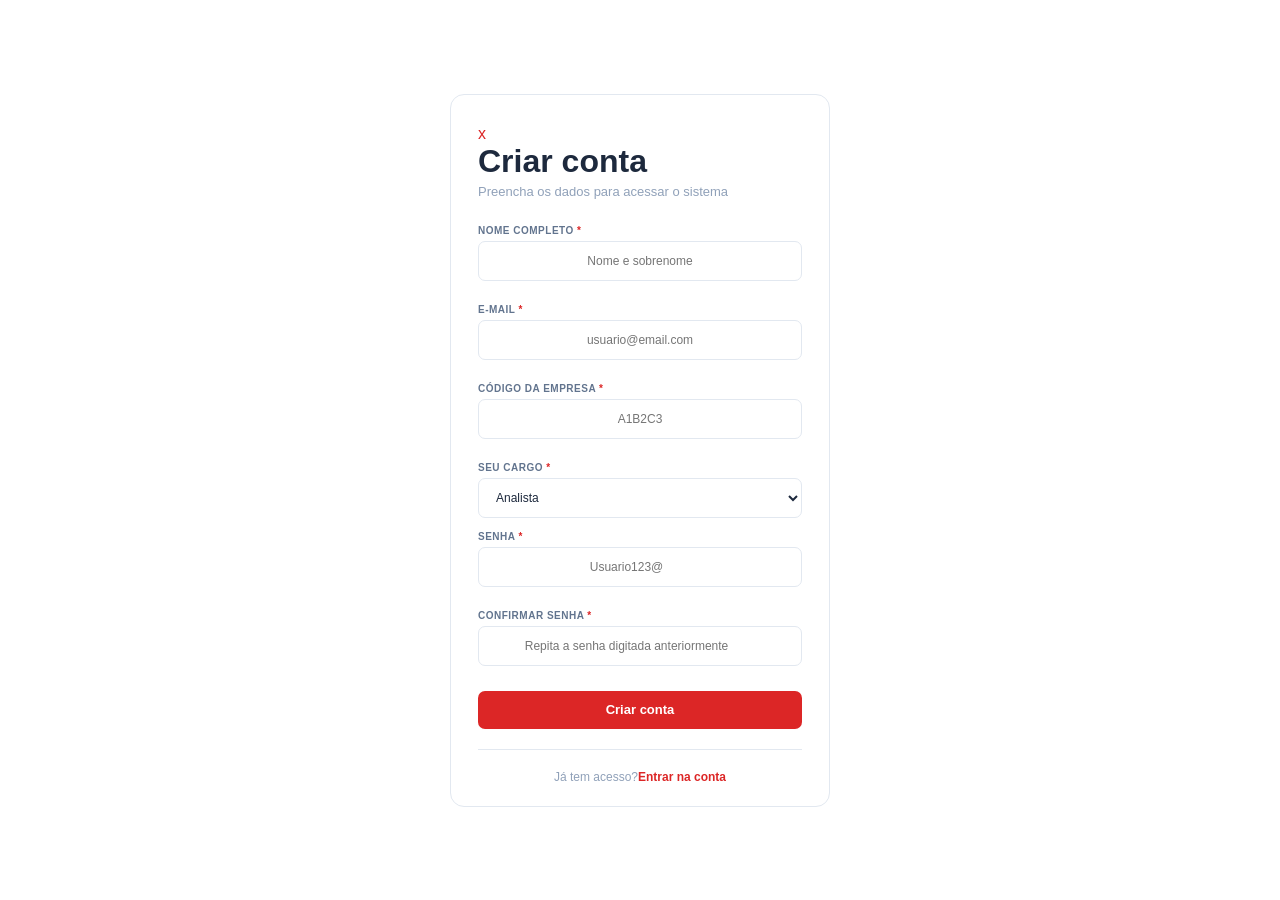
==== commit 1f466875: "alteração no CSS" ====
--- a/public/cadastro.html
+++ b/public/cadastro.html
@@ -46,7 +46,7 @@
         <label for="senha_input">SENHA <span>*</span></label>
         <div class="campoSenha">
           <input type="password" name="" id="senha_input" placeholder="Usuario123@">
-          <span class="iconeOlho" onclick="olhoCadastro()">0</span>
+          
         </div>
       </div>
 
@@ -55,7 +55,7 @@
         <div class="campoSenha">
           <input type="password" name="" id="confirmacao_senha_input"
             placeholder="Repita a senha digitada anteriormente">
-          <span class="iconeOlho" onclick="olhoConfirmar()">0</span>
+       
         </div>
       </div>
 
@@ -71,21 +71,6 @@
 
 <script>
 
-  function olhoCadastro(){
-    if(senha_input.type == "text"){
-        senha_input.type = "password"
-    } else {
-        senha_input.type = "text"
-    }
-}
-
-function olhoConfirmar(){
-    if(confirmacao_senha_input.type == "text"){
-        confirmacao_senha_input.type = "password"
-    } else {
-        confirmacao_senha_input.type = "text"
-    }
-}
 
   function cadastrar() {
     // aguardar();
--- a/public/css/estilo.css
+++ b/public/css/estilo.css
@@ -1264,12 +1264,14 @@
 
 .iconeOlho {
     position: absolute;
+    padding-bottom: 5px;
     right: 13px;
     top: 50%;
     transform: translateY(-50%);
     color: #90A1B9;
-    font-size: 13px;
     cursor: pointer;
+    width: 15px;
+    height: 15px;
 }
 
 .botaoCriarConta {
